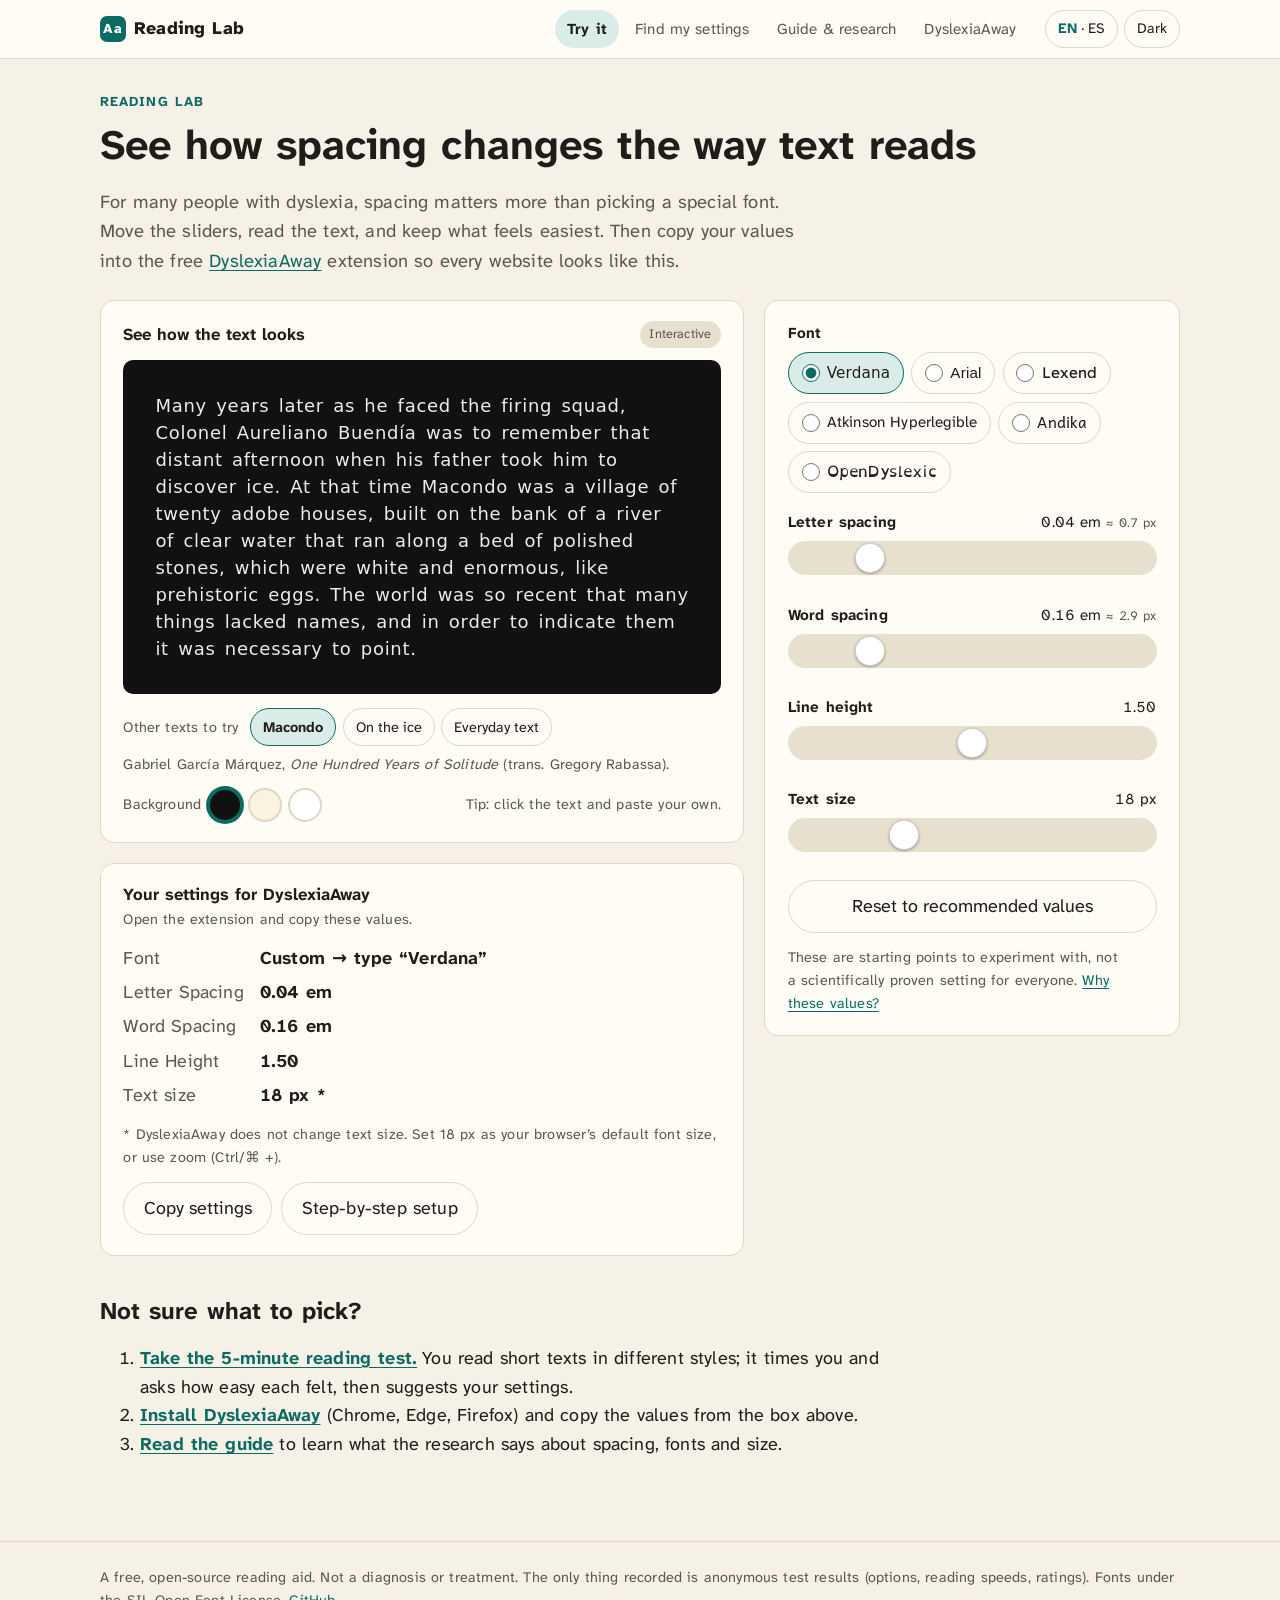
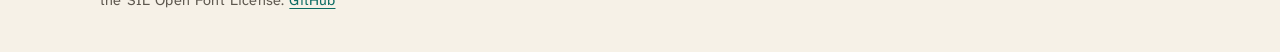
==== index.html @ c4b763cf "Disco Elysium sample (es): 'con este frío'" ====
<!doctype html>
<html lang="en" data-title-en="Reading Lab — test text spacing for dyslexia" data-title-es="Laboratorio de lectura — prueba el espaciado del texto para dislexia">
<head>
<meta charset="utf-8">
<meta name="viewport" content="width=device-width, initial-scale=1">
<title>Reading Lab — test text spacing for dyslexia</title>
<meta name="description" content="Try fonts, letter spacing, word spacing and line height to find text that is easier to read. In English and Spanish.">
<script>(function(){var d=document.documentElement,q=new URLSearchParams(location.search).get('lang');try{if(q)localStorage.setItem('rl.lang',q);var l=q||localStorage.getItem('rl.lang')||((navigator.language||'en').toLowerCase().indexOf('es')===0?'es':'en');d.lang=l==='es'?'es':'en';d.dataset.theme=localStorage.getItem('rl.theme')||(matchMedia('(prefers-color-scheme: dark)').matches?'dark':'light');}catch(e){d.dataset.theme='light';}})();</script>
<link rel="preload" href="assets/fonts/AtkinsonHyperlegibleNext-VariableFont_wght.woff2" as="font" type="font/woff2" crossorigin>
<link rel="stylesheet" href="assets/style.css?v=8">
<script src="assets/common.js?v=8" defer></script>
<script src="assets/playground.js?v=8" defer></script>
</head>
<body data-page="try">
<a class="skip" href="#main"><span data-lang="en">Skip to content</span><span data-lang="es">Saltar al contenido</span></a>
<header id="site-header"></header>

<main id="main">
  <p class="eyebrow"><span data-lang="en">Reading Lab</span><span data-lang="es">Laboratorio de lectura</span></p>
  <h1>
    <span data-lang="en">See how spacing changes the way text reads</span>
    <span data-lang="es">Mira cómo el espaciado cambia la lectura</span>
  </h1>
  <p class="lede">
    <span data-lang="en">For many people with dyslexia, spacing matters more than picking a special font. Move the sliders, read the text, and keep what feels easiest. Then copy your values into the free <a href="extension.html">DyslexiaAway</a> extension so every website looks like this.</span>
    <span data-lang="es">Para muchas personas con dislexia, el espaciado importa más que elegir una fuente especial. Mueve los controles, lee el texto y quédate con lo que te resulte más fácil. Después copia tus valores en la extensión gratuita <a href="extension.html">DyslexiaAway</a> para que todas las páginas web se vean así.</span>
  </p>

  <div class="playground">
    <div class="pg-col pg-left">
    <section class="card" aria-labelledby="preview-title">
      <div class="panel-head">
        <h2 id="preview-title"><span data-lang="en">See how the text looks</span><span data-lang="es">Prueba cómo se ve el texto</span></h2>
        <span class="badge"><span data-lang="en">Interactive</span><span data-lang="es">Interactivo</span></span>
      </div>
      <div class="stage" id="stage" data-bg="dark" contenteditable="true" spellcheck="false" aria-label="Sample text (editable)"></div>
      <div class="sample-bar">
        <span class="small muted"><span data-lang="en">Other texts to try</span><span data-lang="es">Otros textos para probar</span></span>
        <div class="samples" id="samples" role="group" aria-label="Sample text"></div>
      </div>
      <p class="small muted" id="sampleCredit" style="margin:.4rem 0 0"></p>
      <div class="stage-tools">
        <div class="swatches" role="group" aria-label="Background">
          <span class="small muted"><span data-lang="en">Background</span><span data-lang="es">Fondo</span></span>
          <button type="button" class="swatch" data-bg="dark" aria-pressed="true"><span class="skip">Dark</span></button>
          <button type="button" class="swatch" data-bg="cream" aria-pressed="false"><span class="skip">Cream</span></button>
          <button type="button" class="swatch" data-bg="white" aria-pressed="false"><span class="skip">White</span></button>
        </div>
        <span class="small muted">
          <span data-lang="en">Tip: click the text and paste your own.</span>
          <span data-lang="es">Tip: haz clic en el texto y pega el tuyo.</span>
        </span>
      </div>
    </section>
    <section class="card da-card" id="daCard" aria-live="polite"></section>
    </div>

    <div class="pg-col">
      <section class="card" aria-label="Controls">
        <fieldset>
          <legend><span data-lang="en">Font</span><span data-lang="es">Tipografía</span></legend>
          <div class="font-options" id="fontOptions"></div>
        </fieldset>

        <div class="control">
          <label class="control-label" for="letter"><span><span data-lang="en">Letter spacing</span><span data-lang="es">Espaciado entre letras</span></span><span class="value" id="letterVal"></span></label>
          <input type="range" id="letter" min="0" max="0.2" step="0.01">
        </div>
        <div class="control">
          <label class="control-label" for="word"><span><span data-lang="en">Word spacing</span><span data-lang="es">Espaciado entre palabras</span></span><span class="value" id="wordVal"></span></label>
          <input type="range" id="word" min="0" max="0.8" step="0.01">
        </div>
        <div class="control">
          <label class="control-label" for="line"><span><span data-lang="en">Line height</span><span data-lang="es">Interlineado</span></span><span class="value" id="lineVal"></span></label>
          <input type="range" id="line" min="1" max="2" step="0.05">
        </div>
        <div class="control">
          <label class="control-label" for="size"><span><span data-lang="en">Text size</span><span data-lang="es">Tamaño de letra</span></span><span class="value" id="sizeVal"></span></label>
          <input type="range" id="size" min="12" max="32" step="1">
        </div>
        <button type="button" class="btn ghost block" id="reset"><span data-lang="en">Reset to recommended values</span><span data-lang="es">Restablecer valores recomendados</span></button>
        <p class="small muted" style="margin:.8rem 0 0">
          <span data-lang="en">These are starting points to experiment with, not a scientifically proven setting for everyone. <a href="guide.html">Why these values?</a></span>
          <span data-lang="es">Son puntos de partida para experimentar, no una configuración demostrada científicamente para todo el mundo. <a href="guide.html">¿Por qué estos valores?</a></span>
        </p>
      </section>
    </div>
  </div>

  <section class="prose" style="margin-top:2.5rem">
    <h2 style="margin-top:0"><span data-lang="en">Not sure what to pick?</span><span data-lang="es">¿No sabes qué elegir?</span></h2>
    <ol>
      <li data-lang="en"><a href="test.html"><strong>Take the 5-minute reading test.</strong></a> You read short texts in different styles; it times you and asks how easy each felt, then suggests your settings.</li>
      <li data-lang="es"><a href="test.html"><strong>Haz la prueba de lectura de 5 minutos.</strong></a> Lees textos cortos con distintos estilos; mide tu tiempo y te pregunta qué tan fácil fue cada uno, y al final te sugiere tus ajustes.</li>
      <li data-lang="en"><a href="extension.html"><strong>Install DyslexiaAway</strong></a> (Chrome, Edge, Firefox) and copy the values from the box above.</li>
      <li data-lang="es"><a href="extension.html"><strong>Instala DyslexiaAway</strong></a> (Chrome, Edge, Firefox) y copia los valores del recuadro de arriba.</li>
      <li data-lang="en"><a href="guide.html"><strong>Read the guide</strong></a> to learn what the research says about spacing, fonts and size.</li>
      <li data-lang="es"><a href="guide.html"><strong>Lee la guía</strong></a> para saber qué dice la investigación sobre espaciado, fuentes y tamaño.</li>
    </ol>
  </section>
</main>

<footer id="site-footer"></footer>
</body>
</html>
---- assets/style.css ----
/* Reading Lab — shared styles
   The site itself follows the advice it gives: a highly legible font,
   generous line height, left-aligned text, ~68 characters per line,
   no italics, and a soft (non-pure-white) background. */

@font-face { font-family: "Atkinson Hyperlegible Next"; src: url("fonts/AtkinsonHyperlegibleNext-VariableFont_wght.woff2") format("woff2"); font-weight: 200 800; font-display: swap; }
@font-face { font-family: "Lexend"; src: url("fonts/Lexend-VariableFont_wght.woff2") format("woff2"); font-weight: 100 900; font-display: swap; }
@font-face { font-family: "Andika"; src: url("fonts/Andika-Regular.woff2") format("woff2"); font-weight: 100 599; font-display: swap; }
@font-face { font-family: "Andika"; src: url("fonts/Andika-Bold.woff2") format("woff2"); font-weight: 600 900; font-display: swap; }
@font-face { font-family: "OpenDyslexic"; src: url("fonts/OpenDyslexicAlta-Regular.woff2") format("woff2"); font-weight: 100 599; font-display: swap; }
@font-face { font-family: "OpenDyslexic"; src: url("fonts/OpenDyslexicAlta-Bold.woff2") format("woff2"); font-weight: 600 900; font-display: swap; }

:root {
  --bg: #f6f1e7;
  --surface: #fffcf5;
  --ink: #1f1d1a;
  --muted: #5d574e;
  --border: #e0d7c6;
  --track: #e8e0cf;
  --accent: #0b6b63;
  --accent-ink: #ffffff;
  --accent-soft: #d9ece8;
  --warn: #8a4b00;
  --radius: 14px;
  --font-ui: "Atkinson Hyperlegible Next", Verdana, system-ui, sans-serif;
  color-scheme: light;
}
:root[data-theme="dark"] {
  --bg: #111110;
  --surface: #1a1a19;
  --ink: #ece8e1;
  --muted: #a7a197;
  --border: #2e2d2a;
  --track: #2a2927;
  --accent: #5cc8b8;
  --accent-ink: #0b1b19;
  --accent-soft: #1d3330;
  --warn: #f0b066;
  color-scheme: dark;
}

/* Language switching: prose is written twice, one copy per language. */
html[lang="en"] [data-lang="es"],
html[lang="es"] [data-lang="en"] { display: none !important; }

* { box-sizing: border-box; }
html { -webkit-text-size-adjust: 100%; scroll-padding-top: 90px; }
body {
  margin: 0;
  background: var(--bg);
  color: var(--ink);
  font-family: var(--font-ui);
  font-size: 18px;
  line-height: 1.6;
  letter-spacing: 0.01em;
  word-spacing: 0.05em;
}
em, i { font-style: normal; font-weight: 700; }
a { color: var(--accent); text-underline-offset: 3px; }
a:hover { text-decoration-thickness: 2px; }
:focus-visible { outline: 3px solid var(--accent); outline-offset: 2px; border-radius: 6px; }
h1, h2, h3 { line-height: 1.25; letter-spacing: 0; text-wrap: balance; }
h1 { font-size: clamp(1.9rem, 4vw, 2.6rem); margin: 0 0 .4em; }
h2 { font-size: 1.5rem; margin: 2.2em 0 .5em; }
h3 { font-size: 1.15rem; margin: 1.6em 0 .4em; }
p, li { text-wrap: pretty; }
.skip { position: absolute; left: -999px; }
.skip:focus { left: 1rem; top: 1rem; background: var(--surface); padding: .5rem 1rem; z-index: 10; }

/* ---------- Header ---------- */
.site-header {
  border-bottom: 1px solid var(--border);
  background: var(--surface);
  position: sticky; top: 0; z-index: 5;
}
.site-header .inner {
  max-width: 1120px; margin: 0 auto; padding: .6rem 1.25rem;
  display: flex; align-items: center; gap: 1rem; flex-wrap: wrap;
}
.brand { font-weight: 800; color: var(--ink); text-decoration: none; font-size: 1.1rem; margin-right: auto; display: flex; align-items: center; gap: .5rem; }
.brand-mark { width: 26px; height: 26px; border-radius: 7px; background: var(--accent); color: var(--accent-ink); display: grid; place-items: center; font-size: .85rem; letter-spacing: .05em; }
.nav { display: flex; gap: .25rem; flex-wrap: wrap; }
.nav a { color: var(--muted); text-decoration: none; padding: .45rem .75rem; border-radius: 999px; font-size: .95rem; }
.nav a:hover { color: var(--ink); background: var(--track); }
.nav a[aria-current="page"] { color: var(--ink); background: var(--accent-soft); font-weight: 700; }
.toggles { display: flex; gap: .4rem; }
.chip-btn {
  border: 1px solid var(--border); background: transparent; color: var(--ink);
  border-radius: 999px; padding: .35rem .75rem; font: inherit; font-size: .9rem; cursor: pointer; min-height: 38px;
}
.chip-btn:hover { background: var(--track); }
.chip-btn b { color: var(--accent); }
@media (max-width: 720px) {
  html { scroll-padding-top: 1rem; }
  .site-header { position: static; }
  .site-header .inner { gap: .4rem .75rem; }
  .nav { order: 3; width: 100%; }
  .nav a { padding: .35rem .6rem; font-size: .9rem; }
}

/* ---------- Layout ---------- */
main { max-width: 1120px; margin: 0 auto; padding: 2rem 1.25rem 4rem; }
.prose { max-width: 68ch; }
.lede { font-size: 1.15rem; color: var(--muted); max-width: 60ch; margin-top: 0; }
.eyebrow { font-size: .85rem; letter-spacing: .08em; text-transform: uppercase; color: var(--accent); font-weight: 700; margin: 0 0 .4rem; }
.muted { color: var(--muted); }
.small { font-size: .9rem; }
.site-footer { border-top: 1px solid var(--border); color: var(--muted); font-size: .9rem; }
.site-footer .inner { max-width: 1120px; margin: 0 auto; padding: 1.5rem 1.25rem 2.5rem; }

.card {
  background: var(--surface); border: 1px solid var(--border); border-radius: var(--radius);
  padding: 1.25rem 1.4rem;
}
.note {
  background: var(--accent-soft); border-radius: var(--radius); padding: 1rem 1.25rem; margin: 1.25rem 0;
}
.note p { margin: .3rem 0; }
.btn {
  display: inline-flex; align-items: center; justify-content: center; gap: .5rem;
  font: inherit; font-weight: 700; cursor: pointer; text-decoration: none;
  background: var(--accent); color: var(--accent-ink); border: 1px solid var(--accent);
  padding: .7rem 1.2rem; border-radius: 999px; min-height: 46px;
}
.btn:hover { filter: brightness(1.08); }
.btn.ghost { background: transparent; color: var(--ink); border-color: var(--border); font-weight: 400; }
.btn.ghost:hover { background: var(--track); filter: none; }
.btn.block { width: 100%; }
.btn-row { display: flex; gap: .6rem; flex-wrap: wrap; align-items: center; }

table { border-collapse: collapse; width: 100%; font-size: .97rem; }
th, td { text-align: left; padding: .55rem .6rem; border-bottom: 1px solid var(--border); vertical-align: top; }
th { color: var(--muted); font-weight: 700; font-size: .85rem; letter-spacing: .03em; }
.table-wrap { overflow-x: auto; }

/* ---------- Playground ---------- */
.playground { display: grid; grid-template-columns: minmax(0, 1.55fr) minmax(300px, 1fr); gap: 1.25rem; align-items: start; margin-top: 1.5rem; }
.pg-col { display: grid; gap: 1.25rem; }
@media (max-width: 880px) {
  .playground { grid-template-columns: 1fr; }
  .pg-left { display: contents; }
  .pg-left #daCard { order: 3; }
  .stage { min-height: 180px; }
}
.panel-head { display: flex; justify-content: space-between; align-items: center; gap: 1rem; margin-bottom: .75rem; }
.panel-head h2 { margin: 0; font-size: 1.05rem; }
.badge { font-size: .8rem; padding: .2rem .6rem; border-radius: 999px; background: var(--track); color: var(--muted); white-space: nowrap; }

.stage {
  border-radius: 10px; padding: clamp(1rem, 3vw, 2rem); min-height: 300px;
  transition: background-color .2s, color .2s;
  overflow-wrap: anywhere;
}
.stage[data-bg="dark"]  { background: #111111; color: #ececec; }
.stage[data-bg="cream"] { background: #faf3e0; color: #222222; }
.stage[data-bg="white"] { background: #ffffff; color: #111111; }
.stage p { margin: 0 0 .9em; }
.stage p:last-child { margin-bottom: 0; }
.stage[contenteditable="true"]:focus { outline: 2px dashed var(--accent); outline-offset: 4px; }
.stage-tools { display: flex; gap: .5rem; flex-wrap: wrap; margin-top: .75rem; align-items: center; justify-content: space-between; }
.swatches { display: flex; gap: .4rem; align-items: center; }
.swatch { width: 34px; height: 34px; border-radius: 50%; border: 2px solid var(--border); cursor: pointer; padding: 0; }
.swatch[aria-pressed="true"] { border-color: var(--accent); box-shadow: 0 0 0 2px var(--accent); }
.swatch[data-bg="dark"] { background: #111; }
.swatch[data-bg="cream"] { background: #faf3e0; }
.swatch[data-bg="white"] { background: #fff; }

.control { margin: 0 0 1.1rem; }
.control-label { display: flex; justify-content: space-between; align-items: baseline; gap: .75rem; margin-bottom: .35rem; }
.control-label span:first-child { font-weight: 700; font-size: .95rem; }
.value { font-variant-numeric: tabular-nums; font-size: .95rem; }
.value small { color: var(--muted); font-size: .85em; margin-left: .3rem; }
fieldset { border: 0; padding: 0; margin: 0 0 1.1rem; }
legend { font-weight: 700; font-size: .95rem; margin-bottom: .45rem; padding: 0; }
.font-options { display: flex; flex-wrap: wrap; gap: .45rem; }
.font-options label {
  display: inline-flex; align-items: center; gap: .45rem; cursor: pointer;
  border: 1px solid var(--border); border-radius: 999px; padding: .4rem .8rem; min-height: 42px; font-size: .95rem;
}
.font-options input { accent-color: var(--accent); width: 18px; height: 18px; margin: 0; }
.font-options label:has(input:checked) { border-color: var(--accent); background: var(--accent-soft); }

input[type="range"] {
  -webkit-appearance: none; appearance: none; width: 100%; height: 36px; background: transparent; cursor: pointer; margin: 0;
}
input[type="range"]::-webkit-slider-runnable-track { height: 34px; border-radius: 999px; background: var(--track); }
input[type="range"]::-moz-range-track { height: 34px; border-radius: 999px; background: var(--track); }
input[type="range"]::-webkit-slider-thumb {
  -webkit-appearance: none; width: 30px; height: 30px; margin-top: 2px; border-radius: 50%;
  background: #fff; border: 1px solid rgba(0,0,0,.18); box-shadow: 0 1px 3px rgba(0,0,0,.35);
}
input[type="range"]::-moz-range-thumb { width: 30px; height: 30px; border-radius: 50%; background: #fff; border: 1px solid rgba(0,0,0,.18); box-shadow: 0 1px 3px rgba(0,0,0,.35); }

/* DyslexiaAway settings card */
.da-card h3 { margin: 0 0 .2rem; font-size: 1.05rem; }
.da-card dl { display: grid; grid-template-columns: auto 1fr; gap: .35rem 1rem; margin: .8rem 0; }
.da-card dt { color: var(--muted); }
.da-card dd { margin: 0; font-weight: 700; font-variant-numeric: tabular-nums; }
.da-card .hint { font-size: .9rem; color: var(--muted); margin: .4rem 0 .8rem; }

/* ---------- Guide ---------- */
.toc { display: flex; flex-wrap: wrap; gap: .4rem; margin: 1.25rem 0 0; padding: 0; list-style: none; }
.toc a { display: inline-block; padding: .35rem .8rem; border: 1px solid var(--border); border-radius: 999px; text-decoration: none; color: var(--ink); font-size: .92rem; }
.toc a:hover { background: var(--track); }
.demo-pair { display: grid; grid-template-columns: 1fr 1fr; gap: .75rem; margin: 1rem 0; }
@media (max-width: 640px) { .demo-pair { grid-template-columns: 1fr; } }
.demo { background: var(--surface); border: 1px solid var(--border); border-radius: 10px; padding: .9rem 1rem; font-family: Verdana, "DejaVu Sans", sans-serif; font-size: 17px; }
.demo .tag { display: block; font-family: var(--font-ui); font-size: .8rem; color: var(--muted); margin-bottom: .4rem; letter-spacing: .03em; }
.finding { border-top: 1px solid var(--border); padding: 1rem 0; }
.finding h3 { margin: 0 0 .3rem; }
.finding .who { color: var(--muted); font-size: .9rem; }
.refs { padding-left: 1.2rem; }
.refs li { margin-bottom: .7rem; font-size: .95rem; }
.verdict { display: inline-block; font-weight: 700; padding: .15rem .6rem; border-radius: 999px; font-size: .85rem; background: var(--track); }
.verdict.good { background: var(--accent-soft); color: var(--accent); }
.verdict.weak { color: var(--warn); }

/* ---------- Test ---------- */
.test-shell { max-width: 820px; }
.progress { display: flex; gap: .35rem; margin: 0 0 1rem; }
.progress span { flex: 1; height: 8px; border-radius: 999px; background: var(--track); }
.progress span.done { background: var(--accent); }
.progress span.now { background: color-mix(in srgb, var(--accent) 45%, var(--track)); }
.test-stage { background: var(--surface); border: 1px solid var(--border); border-radius: var(--radius); padding: clamp(1.25rem, 4vw, 2.25rem); min-height: 280px; }
.reading { max-width: 62ch; }
.options { display: grid; gap: .5rem; margin: 1rem 0; }
.options .btn { justify-content: flex-start; text-align: left; }
.options button[aria-pressed="true"] { border-color: var(--accent); background: var(--accent-soft); font-weight: 700; }
.ease { display: grid; grid-template-columns: repeat(5, 1fr); gap: .4rem; margin: .5rem 0 .3rem; }
.ease button { padding: .6rem .2rem; font-size: 1.05rem; }
.ease button[aria-pressed="true"] { border-color: var(--accent); background: var(--accent-soft); font-weight: 700; }
.ease-ends { display: flex; justify-content: space-between; font-size: .85rem; color: var(--muted); }
.bars { display: grid; gap: .6rem; margin: 1rem 0; }
.bar-row { display: grid; grid-template-columns: 9.5rem 1fr 5.5rem; gap: .75rem; align-items: center; font-size: .95rem; }
@media (max-width: 560px) { .bar-row { grid-template-columns: 7rem 1fr 4.5rem; } }
.bar { height: 14px; border-radius: 999px; background: var(--track); overflow: hidden; }
.bar i { display: block; height: 100%; background: var(--accent); border-radius: 999px; }
.bar-row.win { font-weight: 700; }
.result-grid { display: grid; grid-template-columns: 1fr 1fr; gap: 1rem; margin-top: 1rem; align-items: start; }
@media (max-width: 760px) { .result-grid { grid-template-columns: 1fr; } }

@media (prefers-reduced-motion: reduce) { * { transition: none !important; } }
.btn.ghost[aria-pressed="true"] { border-color: var(--accent); background: var(--accent-soft); font-weight: 700; }
.note .btn.ghost { border-color: color-mix(in srgb, var(--ink) 30%, transparent); min-height: 40px; padding: .45rem .9rem; }
.note .btn.ghost[aria-pressed="true"] { border-color: var(--accent); background: var(--surface); }

/* Sample text picker */
.sample-bar { display: flex; flex-wrap: wrap; align-items: center; gap: .5rem .75rem; margin-top: .9rem; }
.samples { display: flex; flex-wrap: wrap; gap: .4rem; }
.chip-btn[aria-pressed="true"] { border-color: var(--accent); background: var(--accent-soft); font-weight: 700; }
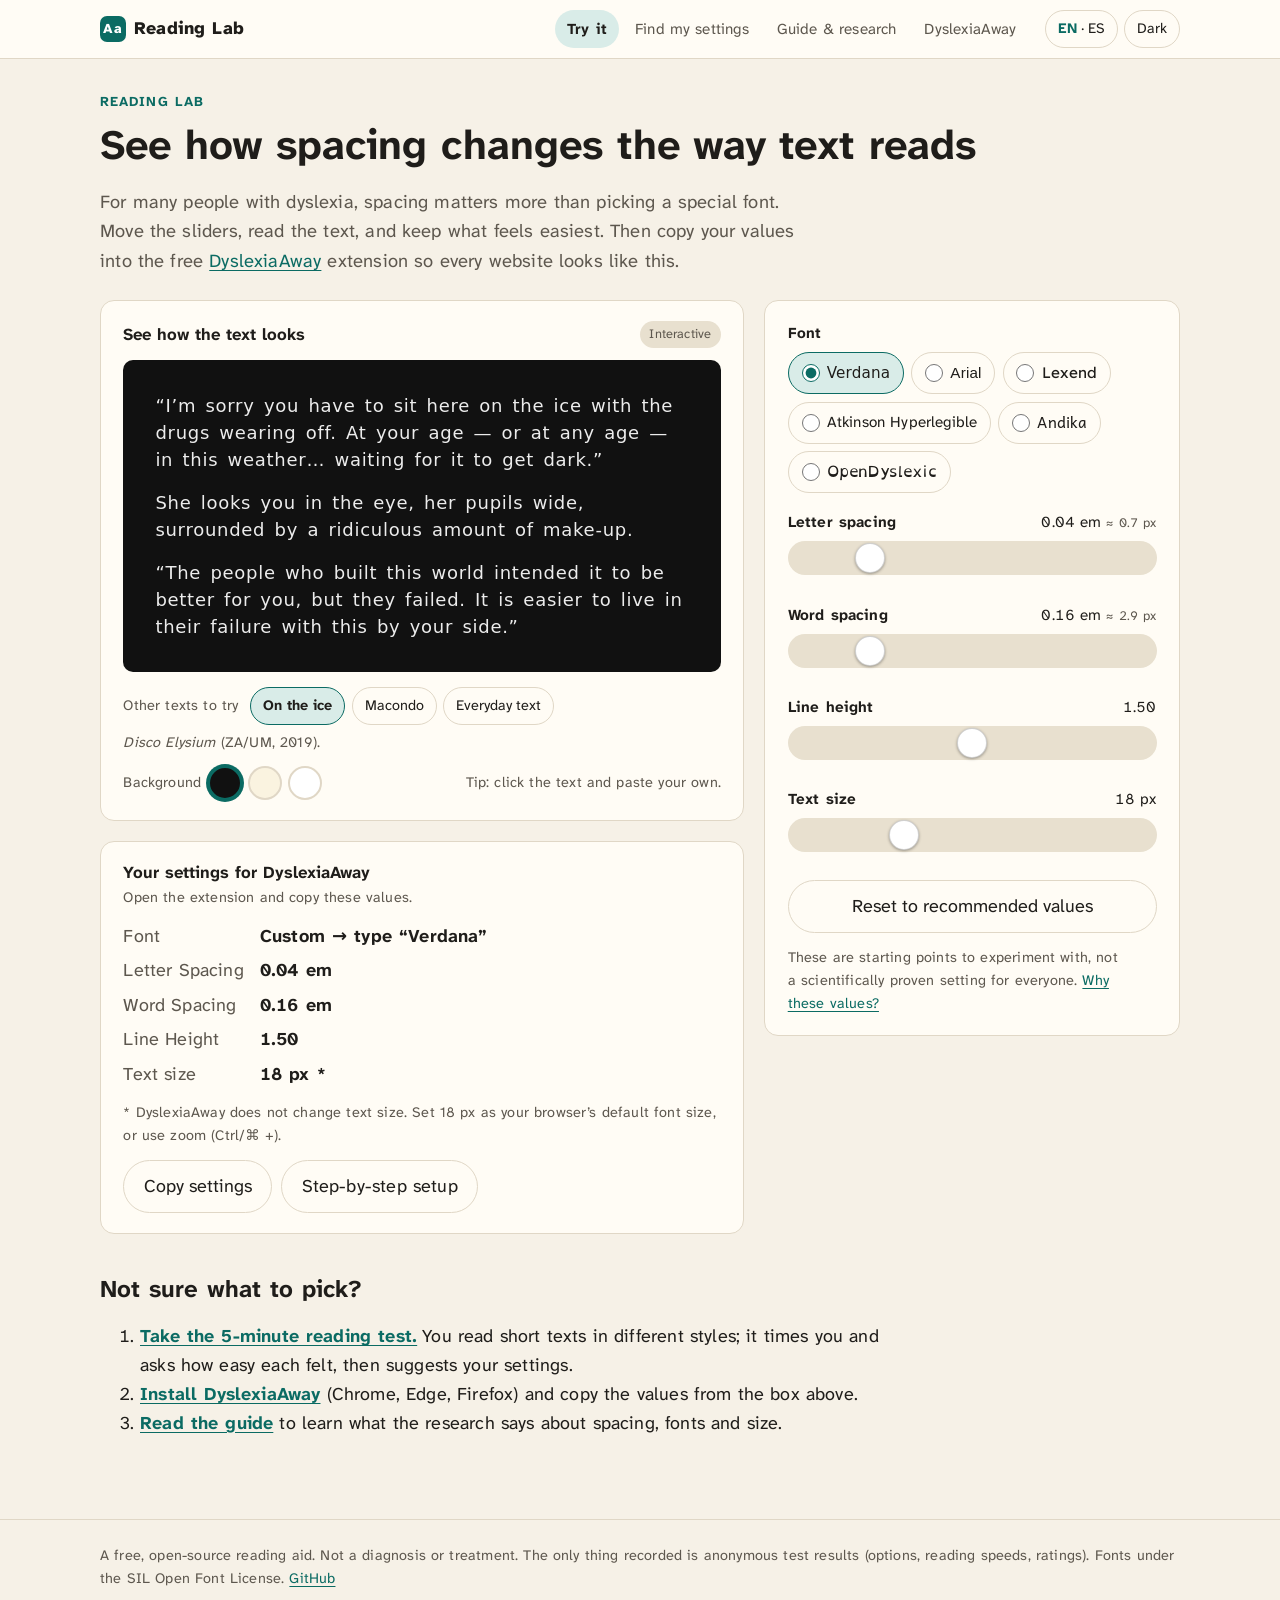
==== commit ad532c73: "Playground: 'On the ice' is the default sample text" ====
--- a/index.html
+++ b/index.html
@@ -5,11 +5,11 @@
 <meta name="viewport" content="width=device-width, initial-scale=1">
 <title>Reading Lab — test text spacing for dyslexia</title>
 <meta name="description" content="Try fonts, letter spacing, word spacing and line height to find text that is easier to read. In English and Spanish.">
-<script>(function(){var d=document.documentElement,q=new URLSearchParams(location.search).get('lang');try{if(q)localStorage.setItem('rl.lang',q);var l=q||localStorage.getItem('rl.lang')||((navigator.language||'en').toLowerCase().indexOf('es')===0?'es':'en');d.lang=l==='es'?'es':'en';d.dataset.theme=localStorage.getItem('rl.theme')||(matchMedia('(prefers-color-scheme: dark)').matches?'dark':'light');}catch(e){d.dataset.theme='light';}})();</script>
+<script>(function(){var d=document.documentElement,L=['en','es'],q=new URLSearchParams(location.search).get('lang'),c=null,t=null;try{c=localStorage.getItem('rl.langChoice');t=localStorage.getItem('rl.theme');}catch(e){}var b=(navigator.languages&&navigator.languages.length?navigator.languages:[navigator.language||'']).map(function(x){return String(x).slice(0,2).toLowerCase();}).filter(function(x){return L.indexOf(x)>=0;})[0];var l=[q,c,b].filter(function(x){return L.indexOf(x)>=0;})[0]||'en';d.lang=l;d.dataset.theme=t||(matchMedia('(prefers-color-scheme: dark)').matches?'dark':'light');})();</script>
 <link rel="preload" href="assets/fonts/AtkinsonHyperlegibleNext-VariableFont_wght.woff2" as="font" type="font/woff2" crossorigin>
-<link rel="stylesheet" href="assets/style.css?v=8">
-<script src="assets/common.js?v=8" defer></script>
-<script src="assets/playground.js?v=8" defer></script>
+<link rel="stylesheet" href="assets/style.css?v=13">
+<script src="assets/common.js?v=13" defer></script>
+<script src="assets/playground.js?v=13" defer></script>
 </head>
 <body data-page="try">
 <a class="skip" href="#main"><span data-lang="en">Skip to content</span><span data-lang="es">Saltar al contenido</span></a>
